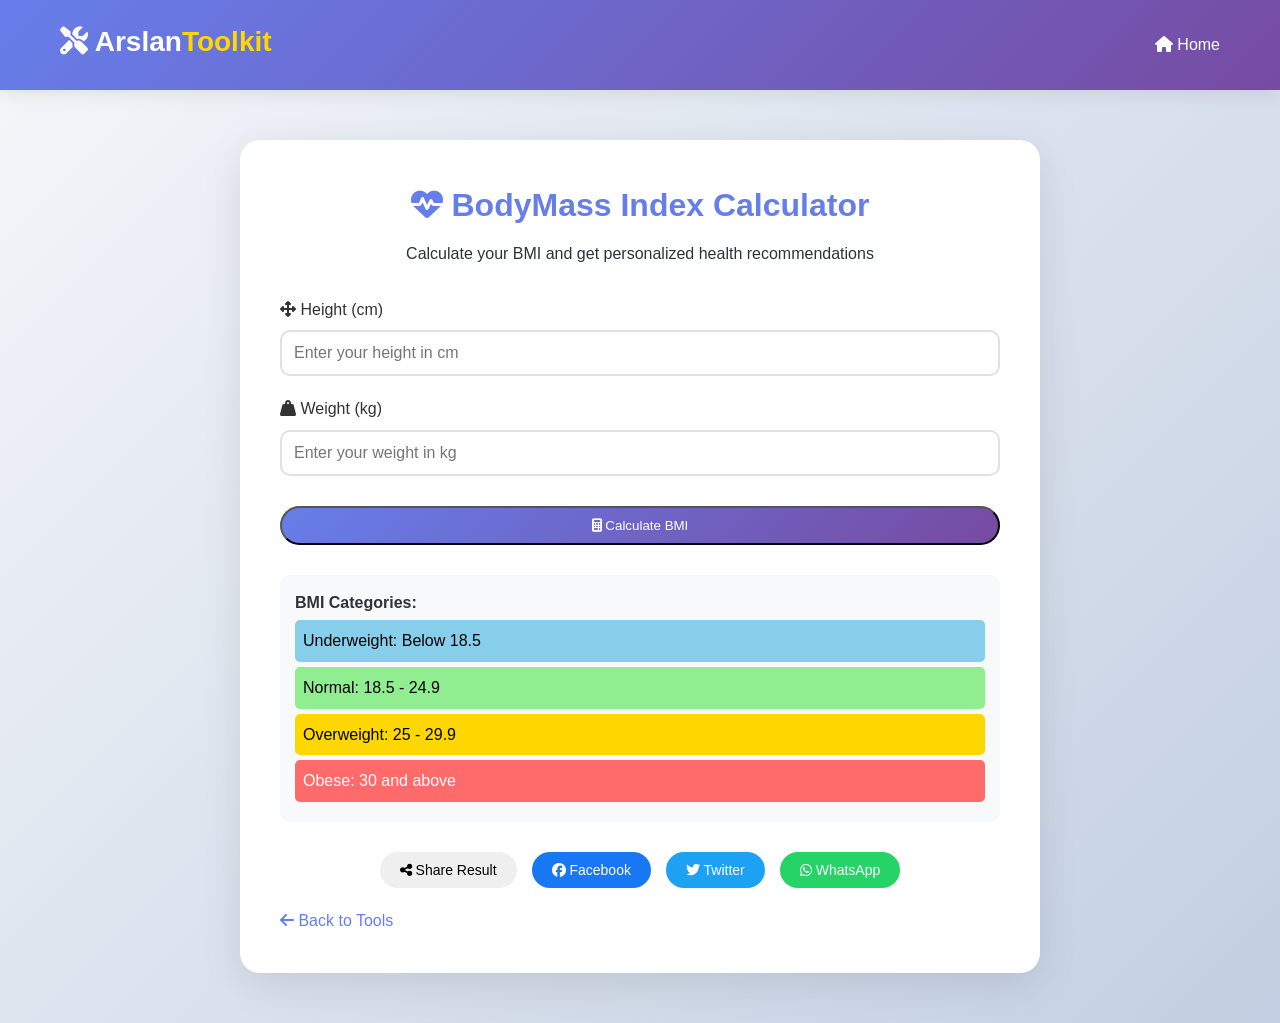
==== bmi-calculator.html @ 204c71b9 "Rename bmi-calculator.htm to bmi-calculator.html" ====
<!DOCTYPE html>
<html lang="en">
<head>
    <meta charset="UTF-8">
    <meta name="viewport" content="width=device-width, initial-scale=1.0">
    <meta name="description" content="Calculate your Body Mass Index instantly with health insights. Free BMI calculator by Mr. Arslan.">
    <title>BodyMass Index | BMI Calculator by Mr. Arslan</title>
    <link rel="stylesheet" href="style.css">
    <link rel="stylesheet" href="https://cdnjs.cloudflare.com/ajax/libs/font-awesome/6.4.0/css/all.min.css">
    <style>
        .bmi-scale {
            margin-top: 20px;
            padding: 15px;
            background: #f8f9fa;
            border-radius: 10px;
        }
        .bmi-category {
            padding: 8px;
            margin: 5px 0;
            border-radius: 5px;
        }
        .underweight { background: #87CEEB; color: #000; }
        .normal { background: #90EE90; color: #000; }
        .overweight { background: #FFD700; color: #000; }
        .obese { background: #FF6B6B; color: #fff; }
    </style>
</head>
<body>
    <header class="header">
        <div class="container">
            <div class="logo">
                <h1><i class="fas fa-tools"></i> Arslan<span>Toolkit</span></h1>
            </div>
            <nav>
                <ul>
                    <li><a href="index.html"><i class="fas fa-home"></i> Home</a></li>
                </ul>
            </nav>
        </div>
    </header>

    <div class="tool-container">
        <div class="tool-header">
            <h2><i class="fas fa-heartbeat"></i> BodyMass Index Calculator</h2>
            <p>Calculate your BMI and get personalized health recommendations</p>
        </div>

        <div class="input-group">
            <label><i class="fas fa-arrows-alt"></i> Height (cm)</label>
            <input type="number" id="height" placeholder="Enter your height in cm">
        </div>

        <div class="input-group">
            <label><i class="fas fa-weight-hanging"></i> Weight (kg)</label>
            <input type="number" id="weight" placeholder="Enter your weight in kg">
        </div>

        <button onclick="calculateBMI()" class="tool-btn" style="width: 100%; margin: 10px 0;">
            <i class="fas fa-calculator"></i> Calculate BMI
        </button>

        <div id="result" class="result-box" style="display: none;">
            <h3 id="bmiValue"></h3>
            <p id="bmiCategory"></p>
            <p id="bmiAdvice"></p>
        </div>

        <div class="bmi-scale">
            <h4>BMI Categories:</h4>
            <div class="bmi-category underweight">Underweight: Below 18.5</div>
            <div class="bmi-category normal">Normal: 18.5 - 24.9</div>
            <div class="bmi-category overweight">Overweight: 25 - 29.9</div>
            <div class="bmi-category obese">Obese: 30 and above</div>
        </div>

        <div class="share-buttons">
            <button onclick="shareResult()" class="share-btn"><i class="fas fa-share-alt"></i> Share Result</button>
            <button onclick="shareOnFacebook(window.location.href, 'Check my BMI result!')" class="share-btn facebook"><i class="fab fa-facebook"></i> Facebook</button>
            <button onclick="shareOnTwitter(window.location.href, 'Check my BMI result!')" class="share-btn twitter"><i class="fab fa-twitter"></i> Twitter</button>
            <button onclick="shareOnWhatsapp(window.location.href, 'Check my BMI result!')" class="share-btn whatsapp"><i class="fab fa-whatsapp"></i> WhatsApp</button>
        </div>

        <a href="index.html" class="back-btn"><i class="fas fa-arrow-left"></i> Back to Tools</a>
    </div>

    <script>
        function calculateBMI() {
            let height = document.getElementById('height').value;
            let weight = document.getElementById('weight').value;
            
            if (height && weight) {
                let bmi = weight / ((height/100) ** 2);
                bmi = bmi.toFixed(1);
                
                let category = '';
                let advice = '';
                let color = '';
                
                if (bmi < 18.5) {
                    category = 'Underweight';
                    advice = '💪 Consider gaining weight through healthy nutrition and exercise.';
                    color = '#87CEEB';
                } else if (bmi >= 18.5 && bmi <= 24.9) {
                    category = 'Normal Weight';
                    advice = '🎉 Great! Maintain your healthy lifestyle!';
                    color = '#90EE90';
                } else if (bmi >= 25 && bmi <= 29.9) {
                    category = 'Overweight';
                    advice = '🏃‍♂️ Focus on balanced diet and regular exercise.';
                    color = '#FFD700';
                } else {
                    category = 'Obese';
                    advice = '⚠️ Consult a doctor for a personalized health plan.';
                    color = '#FF6B6B';
                }
                
                document.getElementById('bmiValue').innerHTML = `BMI: ${bmi}`;
                document.getElementById('bmiCategory').innerHTML = `<strong>Category:</strong> ${category}`;
                document.getElementById('bmiAdvice').innerHTML = advice;
                document.getElementById('result').style.display = 'block';
                document.getElementById('result').style.background = color;
            } else {
                alert('Please enter both height and weight');
            }
        }
        
        function shareResult() {
            let bmi = document.getElementById('bmiValue').innerHTML;
            let category = document.getElementById('bmiCategory').innerHTML;
            alert(`Share this result:\n${bmi}\n${category}\nvia social media buttons above!`);
        }
    </script>
    <script src="script.js"></script>
</body>
</html>
---- style.css ----
* {
    margin: 0;
    padding: 0;
    box-sizing: border-box;
}

body {
    font-family: 'Segoe UI', Tahoma, Geneva, Verdana, sans-serif;
    line-height: 1.6;
    color: #2d3436;
    background: linear-gradient(135deg, #f5f7fa 0%, #c3cfe2 100%);
}

.container {
    max-width: 1200px;
    margin: 0 auto;
    padding: 0 20px;
}

/* Header */
.header {
    background: linear-gradient(135deg, #667eea 0%, #764ba2 100%);
    color: white;
    padding: 20px 0;
    position: sticky;
    top: 0;
    z-index: 1000;
    box-shadow: 0 2px 20px rgba(0,0,0,0.1);
}

.header .container {
    display: flex;
    justify-content: space-between;
    align-items: center;
    flex-wrap: wrap;
}

.logo h1 {
    font-size: 28px;
    margin-bottom: 5px;
}

.logo span {
    color: #ffd700;
}

.tagline {
    font-size: 12px;
    opacity: 0.9;
}

nav ul {
    display: flex;
    list-style: none;
    gap: 30px;
}

nav ul li a {
    color: white;
    text-decoration: none;
    transition: all 0.3s;
    font-weight: 500;
}

nav ul li a:hover,
nav ul li a.active {
    color: #ffd700;
}

/* Hero Section */
.hero {
    background: linear-gradient(135deg, #667eea 0%, #764ba2 100%);
    color: white;
    padding: 80px 0;
    text-align: center;
}

.hero-content h2 {
    font-size: 48px;
    margin-bottom: 20px;
}

.highlight {
    color: #ffd700;
}

.creator-badge {
    background: rgba(255,255,255,0.2);
    display: inline-block;
    padding: 10px 20px;
    border-radius: 50px;
    margin: 20px 0;
    font-size: 14px;
}

.cta-btn {
    display: inline-block;
    background: #ffd700;
    color: #667eea;
    padding: 12px 30px;
    border-radius: 50px;
    text-decoration: none;
    font-weight: bold;
    margin-top: 20px;
    transition: all 0.3s;
}

.cta-btn:hover {
    transform: translateY(-3px);
    box-shadow: 0 10px 20px rgba(0,0,0,0.2);
}

/* Tools Section */
.tools-section {
    padding: 80px 0;
}

.section-title {
    text-align: center;
    margin-bottom: 50px;
}

.section-title h2 {
    font-size: 36px;
    color: #667eea;
    margin-bottom: 10px;
}

.tools-grid {
    display: grid;
    grid-template-columns: repeat(auto-fit, minmax(300px, 1fr));
    gap: 30px;
}

.tool-card {
    background: white;
    border-radius: 20px;
    padding: 30px;
    text-align: center;
    transition: all 0.3s;
    box-shadow: 0 5px 20px rgba(0,0,0,0.1);
}

.tool-card:hover {
    transform: translateY(-10px);
    box-shadow: 0 15px 40px rgba(0,0,0,0.15);
}

.tool-icon {
    width: 80px;
    height: 80px;
    background: linear-gradient(135deg, #667eea 0%, #764ba2 100%);
    border-radius: 50%;
    display: flex;
    align-items: center;
    justify-content: center;
    margin: 0 auto 20px;
}

.tool-icon i {
    font-size: 40px;
    color: white;
}

.tool-card h3 {
    font-size: 24px;
    margin-bottom: 15px;
    color: #333;
}

.tool-desc {
    color: #666;
    margin-bottom: 20px;
}

.tool-features {
    display: flex;
    justify-content: center;
    gap: 15px;
    margin-bottom: 25px;
}

.tool-features span {
    font-size: 12px;
    background: #f0f0f0;
    padding: 5px 10px;
    border-radius: 20px;
    color: #667eea;
}

.tool-btn {
    display: inline-block;
    background: linear-gradient(135deg, #667eea 0%, #764ba2 100%);
    color: white;
    padding: 10px 25px;
    border-radius: 25px;
    text-decoration: none;
    transition: all 0.3s;
}

.tool-btn:hover {
    transform: scale(1.05);
}

/* About Section */
.about-section {
    background: white;
    padding: 80px 0;
}

.about-content {
    display: grid;
    grid-template-columns: 1fr 1fr;
    gap: 50px;
    align-items: center;
}

.about-text h2 {
    font-size: 32px;
    color: #667eea;
    margin-bottom: 20px;
}

.about-text p {
    margin-bottom: 20px;
    color: #666;
}

.skills {
    display: flex;
    gap: 15px;
    flex-wrap: wrap;
    margin-top: 20px;
}

.skills span {
    background: linear-gradient(135deg, #667eea 0%, #764ba2 100%);
    color: white;
    padding: 5px 15px;
    border-radius: 20px;
    font-size: 14px;
}

.about-stats {
    display: grid;
    grid-template-columns: repeat(3, 1fr);
    gap: 30px;
    text-align: center;
}

.stat i {
    font-size: 40px;
    color: #667eea;
    margin-bottom: 10px;
}

.stat h3 {
    font-size: 28px;
    color: #333;
}

/* Footer */
.footer {
    background: #2d3436;
    color: white;
    padding: 50px 0 20px;
}

.footer-content {
    display: grid;
    grid-template-columns: repeat(auto-fit, minmax(250px, 1fr));
    gap: 40px;
    margin-bottom: 40px;
}

.footer-logo h3 {
    font-size: 24px;
    margin-bottom: 10px;
}

.footer-links ul {
    list-style: none;
}

.footer-links ul li {
    margin-bottom: 10px;
}

.footer-links ul li a {
    color: white;
    text-decoration: none;
    transition: color 0.3s;
}

.footer-links ul li a:hover {
    color: #ffd700;
}

.social-icons {
    display: flex;
    gap: 15px;
}

.social-icons a {
    color: white;
    font-size: 24px;
    transition: color 0.3s;
}

.social-icons a:hover {
    color: #ffd700;
}

.footer-bottom {
    text-align: center;
    padding-top: 20px;
    border-top: 1px solid rgba(255,255,255,0.1);
}

/* Responsive Design */
@media (max-width: 768px) {
    .header .container {
        flex-direction: column;
        text-align: center;
        gap: 15px;
    }
    
    nav ul {
        gap: 20px;
    }
    
    .hero-content h2 {
        font-size: 32px;
    }
    
    .about-content {
        grid-template-columns: 1fr;
        text-align: center;
    }
    
    .skills {
        justify-content: center;
    }
    
    .tools-grid {
        grid-template-columns: 1fr;
    }
}

/* Tool Page Styles */
.tool-container {
    max-width: 800px;
    margin: 50px auto;
    background: white;
    border-radius: 20px;
    padding: 40px;
    box-shadow: 0 10px 40px rgba(0,0,0,0.1);
}

.tool-header {
    text-align: center;
    margin-bottom: 30px;
}

.tool-header h2 {
    color: #667eea;
    font-size: 32px;
    margin-bottom: 10px;
}

.input-group {
    margin-bottom: 20px;
}

.input-group label {
    display: block;
    margin-bottom: 8px;
    font-weight: 500;
    color: #333;
}

.input-group input,
.input-group select {
    width: 100%;
    padding: 12px;
    border: 2px solid #e0e0e0;
    border-radius: 10px;
    font-size: 16px;
    transition: border-color 0.3s;
}

.input-group input:focus,
.input-group select:focus {
    outline: none;
    border-color: #667eea;
}

.result-box {
    background: linear-gradient(135deg, #667eea 0%, #764ba2 100%);
    color: white;
    padding: 20px;
    border-radius: 10px;
    text-align: center;
    margin: 20px 0;
}

.result-box h3 {
    font-size: 36px;
    margin-bottom: 10px;
}

.share-buttons {
    display: flex;
    justify-content: center;
    gap: 15px;
    margin-top: 30px;
}

.share-btn {
    padding: 10px 20px;
    border: none;
    border-radius: 25px;
    cursor: pointer;
    font-size: 14px;
    transition: all 0.3s;
}

.share-btn:hover {
    transform: translateY(-2px);
}

.share-btn.facebook {
    background: #1877f2;
    color: white;
}

.share-btn.twitter {
    background: #1da1f2;
    color: white;
}

.share-btn.whatsapp {
    background: #25d366;
    color: white;
}

.back-btn {
    display: inline-block;
    margin-top: 20px;
    color: #667eea;
    text-decoration: none;
}
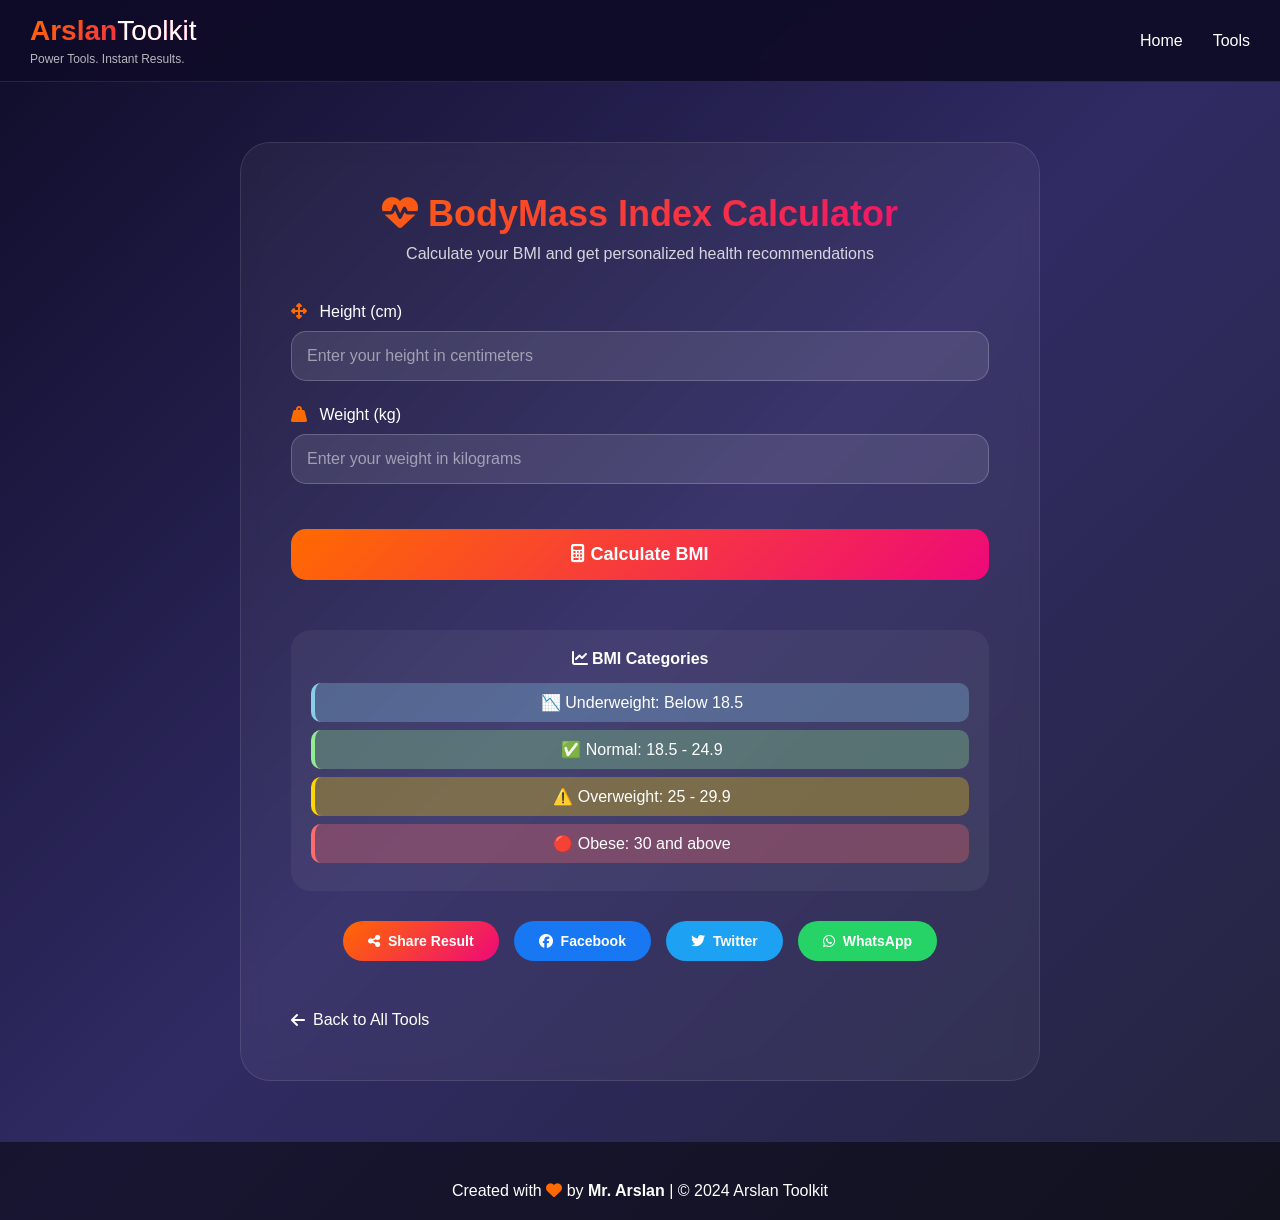
==== commit 0900b1d5: "Update bmi-calculator.html" ====
--- a/bmi-calculator.html
+++ b/bmi-calculator.html
@@ -3,42 +3,321 @@
 <head>
     <meta charset="UTF-8">
     <meta name="viewport" content="width=device-width, initial-scale=1.0">
-    <meta name="description" content="Calculate your Body Mass Index instantly with health insights. Free BMI calculator by Mr. Arslan.">
-    <title>BodyMass Index | BMI Calculator by Mr. Arslan</title>
-    <link rel="stylesheet" href="style.css">
+    <meta name="description" content="Free BMI Calculator - Calculate your Body Mass Index instantly with health insights and personalized recommendations by Mr. Arslan">
+    <meta name="keywords" content="BMI calculator, body mass index, health calculator, weight calculator, free BMI tool">
+    <meta name="author" content="Mr. Arslan">
+    <title>BMI Calculator | Body Mass Index Tool by Mr. Arslan</title>
     <link rel="stylesheet" href="https://cdnjs.cloudflare.com/ajax/libs/font-awesome/6.4.0/css/all.min.css">
     <style>
+        * {
+            margin: 0;
+            padding: 0;
+            box-sizing: border-box;
+        }
+
+        body {
+            font-family: 'Poppins', 'Segoe UI', Tahoma, Geneva, Verdana, sans-serif;
+            background: linear-gradient(135deg, #0f0c29 0%, #302b63 50%, #24243e 100%);
+            min-height: 100vh;
+            color: #fff;
+        }
+
+        /* Header */
+        .header {
+            background: rgba(15, 12, 41, 0.95);
+            backdrop-filter: blur(10px);
+            position: sticky;
+            top: 0;
+            z-index: 1000;
+            border-bottom: 1px solid rgba(255,255,255,0.1);
+            padding: 15px 0;
+        }
+
+        .container {
+            max-width: 1300px;
+            margin: 0 auto;
+            padding: 0 30px;
+        }
+
+        .header .container {
+            display: flex;
+            justify-content: space-between;
+            align-items: center;
+            flex-wrap: wrap;
+            gap: 20px;
+        }
+
+        .logo h1 {
+            font-size: 28px;
+            background: linear-gradient(135deg, #ff6a00, #ee0979);
+            -webkit-background-clip: text;
+            -webkit-text-fill-color: transparent;
+            background-clip: text;
+        }
+
+        .logo span {
+            background: none;
+            -webkit-text-fill-color: #fff;
+            font-weight: 300;
+        }
+
+        .tagline {
+            font-size: 12px;
+            opacity: 0.7;
+            margin-top: 5px;
+        }
+
+        nav ul {
+            display: flex;
+            list-style: none;
+            gap: 30px;
+        }
+
+        nav ul li a {
+            color: #fff;
+            text-decoration: none;
+            transition: all 0.3s;
+            font-weight: 500;
+        }
+
+        nav ul li a:hover {
+            color: #ff6a00;
+        }
+
+        /* Tool Container */
+        .tool-container {
+            max-width: 800px;
+            margin: 60px auto;
+            background: rgba(255,255,255,0.05);
+            backdrop-filter: blur(10px);
+            border-radius: 30px;
+            padding: 50px;
+            border: 1px solid rgba(255,255,255,0.1);
+            transition: transform 0.3s;
+        }
+
+        .tool-container:hover {
+            transform: translateY(-5px);
+            border-color: rgba(255,106,0,0.5);
+        }
+
+        .tool-header {
+            text-align: center;
+            margin-bottom: 40px;
+        }
+
+        .tool-header h2 {
+            font-size: 36px;
+            margin-bottom: 10px;
+            background: linear-gradient(135deg, #ff6a00, #ee0979);
+            -webkit-background-clip: text;
+            -webkit-text-fill-color: transparent;
+        }
+
+        .tool-header p {
+            opacity: 0.8;
+        }
+
+        .input-group {
+            margin-bottom: 25px;
+        }
+
+        .input-group label {
+            display: block;
+            margin-bottom: 10px;
+            font-weight: 500;
+            font-size: 16px;
+        }
+
+        .input-group label i {
+            color: #ff6a00;
+            margin-right: 8px;
+        }
+
+        .input-group input {
+            width: 100%;
+            padding: 15px;
+            background: rgba(255,255,255,0.1);
+            border: 1px solid rgba(255,255,255,0.2);
+            border-radius: 15px;
+            font-size: 16px;
+            color: white;
+            transition: all 0.3s;
+        }
+
+        .input-group input:focus {
+            outline: none;
+            border-color: #ff6a00;
+            background: rgba(255,255,255,0.15);
+        }
+
+        .input-group input::placeholder {
+            color: rgba(255,255,255,0.5);
+        }
+
+        .calculate-btn {
+            width: 100%;
+            padding: 15px;
+            background: linear-gradient(135deg, #ff6a00, #ee0979);
+            border: none;
+            border-radius: 15px;
+            color: white;
+            font-size: 18px;
+            font-weight: 600;
+            cursor: pointer;
+            transition: all 0.3s;
+            margin: 20px 0;
+        }
+
+        .calculate-btn:hover {
+            transform: scale(1.02);
+            box-shadow: 0 5px 20px rgba(238,9,121,0.4);
+        }
+
+        .result-box {
+            background: linear-gradient(135deg, rgba(255,106,0,0.2), rgba(238,9,121,0.2));
+            border-radius: 20px;
+            padding: 30px;
+            text-align: center;
+            margin: 20px 0;
+            border: 1px solid rgba(255,255,255,0.2);
+            display: none;
+        }
+
+        .result-box h3 {
+            font-size: 48px;
+            margin-bottom: 15px;
+        }
+
+        .result-box p {
+            font-size: 18px;
+            margin: 10px 0;
+        }
+
         .bmi-scale {
+            margin-top: 30px;
+            padding: 20px;
+            background: rgba(255,255,255,0.05);
+            border-radius: 20px;
+        }
+
+        .bmi-scale h4 {
+            margin-bottom: 15px;
+            text-align: center;
+        }
+
+        .bmi-category {
+            padding: 10px;
+            margin: 8px 0;
+            border-radius: 10px;
+            text-align: center;
+            font-weight: 500;
+        }
+
+        .underweight { background: rgba(135,206,235,0.3); border-left: 4px solid #87CEEB; }
+        .normal { background: rgba(144,238,144,0.3); border-left: 4px solid #90EE90; }
+        .overweight { background: rgba(255,215,0,0.3); border-left: 4px solid #FFD700; }
+        .obese { background: rgba(255,107,107,0.3); border-left: 4px solid #FF6B6B; }
+
+        .share-buttons {
+            display: flex;
+            justify-content: center;
+            gap: 15px;
+            margin: 30px 0;
+            flex-wrap: wrap;
+        }
+
+        .share-btn {
+            padding: 12px 25px;
+            border: none;
+            border-radius: 50px;
+            cursor: pointer;
+            font-size: 14px;
+            font-weight: 600;
+            transition: all 0.3s;
+            display: inline-flex;
+            align-items: center;
+            gap: 8px;
+        }
+
+        .share-btn:hover {
+            transform: translateY(-3px);
+        }
+
+        .share-btn.facebook { background: #1877f2; color: white; }
+        .share-btn.twitter { background: #1da1f2; color: white; }
+        .share-btn.whatsapp { background: #25d366; color: white; }
+        .share-btn.copy { background: linear-gradient(135deg, #ff6a00, #ee0979); color: white; }
+
+        .back-btn {
+            display: inline-flex;
+            align-items: center;
+            gap: 8px;
+            color: white;
+            text-decoration: none;
             margin-top: 20px;
-            padding: 15px;
-            background: #f8f9fa;
-            border-radius: 10px;
-        }
-        .bmi-category {
-            padding: 8px;
-            margin: 5px 0;
-            border-radius: 5px;
-        }
-        .underweight { background: #87CEEB; color: #000; }
-        .normal { background: #90EE90; color: #000; }
-        .overweight { background: #FFD700; color: #000; }
-        .obese { background: #FF6B6B; color: #fff; }
+            transition: all 0.3s;
+        }
+
+        .back-btn:hover {
+            color: #ff6a00;
+            transform: translateX(-5px);
+        }
+
+        /* Footer */
+        .footer {
+            background: rgba(0,0,0,0.5);
+            padding: 40px 0 20px;
+            margin-top: 60px;
+            border-top: 1px solid rgba(255,255,255,0.1);
+            text-align: center;
+        }
+
+        @media (max-width: 768px) {
+            .tool-container {
+                margin: 30px 20px;
+                padding: 30px 20px;
+            }
+            
+            .tool-header h2 {
+                font-size: 28px;
+            }
+            
+            .share-buttons {
+                gap: 10px;
+            }
+            
+            .share-btn {
+                padding: 8px 15px;
+                font-size: 12px;
+            }
+            
+            .header .container {
+                flex-direction: column;
+                text-align: center;
+            }
+        }
     </style>
 </head>
 <body>
+
+    <!-- Header -->
     <header class="header">
         <div class="container">
             <div class="logo">
-                <h1><i class="fas fa-tools"></i> Arslan<span>Toolkit</span></h1>
+                <h1>Arslan<span>Toolkit</span></h1>
+                <div class="tagline">Power Tools. Instant Results.</div>
             </div>
             <nav>
                 <ul>
-                    <li><a href="index.html"><i class="fas fa-home"></i> Home</a></li>
+                    <li><a href="index.html">Home</a></li>
+                    <li><a href="index.html#tools">Tools</a></li>
                 </ul>
             </nav>
         </div>
     </header>
 
+    <!-- BMI Calculator Main Content -->
     <div class="tool-container">
         <div class="tool-header">
             <h2><i class="fas fa-heartbeat"></i> BodyMass Index Calculator</h2>
@@ -47,89 +326,132 @@
 
         <div class="input-group">
             <label><i class="fas fa-arrows-alt"></i> Height (cm)</label>
-            <input type="number" id="height" placeholder="Enter your height in cm">
+            <input type="number" id="height" placeholder="Enter your height in centimeters">
         </div>
 
         <div class="input-group">
             <label><i class="fas fa-weight-hanging"></i> Weight (kg)</label>
-            <input type="number" id="weight" placeholder="Enter your weight in kg">
-        </div>
-
-        <button onclick="calculateBMI()" class="tool-btn" style="width: 100%; margin: 10px 0;">
+            <input type="number" id="weight" placeholder="Enter your weight in kilograms">
+        </div>
+
+        <button class="calculate-btn" onclick="calculateBMI()">
             <i class="fas fa-calculator"></i> Calculate BMI
         </button>
 
-        <div id="result" class="result-box" style="display: none;">
+        <div id="result" class="result-box">
             <h3 id="bmiValue"></h3>
             <p id="bmiCategory"></p>
             <p id="bmiAdvice"></p>
         </div>
 
         <div class="bmi-scale">
-            <h4>BMI Categories:</h4>
-            <div class="bmi-category underweight">Underweight: Below 18.5</div>
-            <div class="bmi-category normal">Normal: 18.5 - 24.9</div>
-            <div class="bmi-category overweight">Overweight: 25 - 29.9</div>
-            <div class="bmi-category obese">Obese: 30 and above</div>
+            <h4><i class="fas fa-chart-line"></i> BMI Categories</h4>
+            <div class="bmi-category underweight">📉 Underweight: Below 18.5</div>
+            <div class="bmi-category normal">✅ Normal: 18.5 - 24.9</div>
+            <div class="bmi-category overweight">⚠️ Overweight: 25 - 29.9</div>
+            <div class="bmi-category obese">🔴 Obese: 30 and above</div>
         </div>
 
         <div class="share-buttons">
-            <button onclick="shareResult()" class="share-btn"><i class="fas fa-share-alt"></i> Share Result</button>
-            <button onclick="shareOnFacebook(window.location.href, 'Check my BMI result!')" class="share-btn facebook"><i class="fab fa-facebook"></i> Facebook</button>
-            <button onclick="shareOnTwitter(window.location.href, 'Check my BMI result!')" class="share-btn twitter"><i class="fab fa-twitter"></i> Twitter</button>
-            <button onclick="shareOnWhatsapp(window.location.href, 'Check my BMI result!')" class="share-btn whatsapp"><i class="fab fa-whatsapp"></i> WhatsApp</button>
-        </div>
-
-        <a href="index.html" class="back-btn"><i class="fas fa-arrow-left"></i> Back to Tools</a>
+            <button onclick="shareResult()" class="share-btn copy"><i class="fas fa-share-alt"></i> Share Result</button>
+            <button onclick="shareOnFacebook()" class="share-btn facebook"><i class="fab fa-facebook"></i> Facebook</button>
+            <button onclick="shareOnTwitter()" class="share-btn twitter"><i class="fab fa-twitter"></i> Twitter</button>
+            <button onclick="shareOnWhatsapp()" class="share-btn whatsapp"><i class="fab fa-whatsapp"></i> WhatsApp</button>
+        </div>
+
+        <a href="index.html" class="back-btn"><i class="fas fa-arrow-left"></i> Back to All Tools</a>
     </div>
+
+    <!-- Footer -->
+    <footer class="footer">
+        <div class="container">
+            <p>Created with <i class="fas fa-heart" style="color: #ff6a00;"></i> by <strong>Mr. Arslan</strong> | © 2024 Arslan Toolkit</p>
+        </div>
+    </footer>
 
     <script>
         function calculateBMI() {
             let height = document.getElementById('height').value;
             let weight = document.getElementById('weight').value;
             
-            if (height && weight) {
+            if (height && weight && height > 0 && weight > 0) {
                 let bmi = weight / ((height/100) ** 2);
                 bmi = bmi.toFixed(1);
                 
                 let category = '';
                 let advice = '';
-                let color = '';
+                let bgColor = '';
                 
                 if (bmi < 18.5) {
                     category = 'Underweight';
-                    advice = '💪 Consider gaining weight through healthy nutrition and exercise.';
-                    color = '#87CEEB';
+                    advice = '💪 Consider gaining weight through healthy nutrition and regular exercise. Consult a nutritionist for a personalized plan.';
+                    bgColor = 'rgba(135,206,235,0.3)';
                 } else if (bmi >= 18.5 && bmi <= 24.9) {
                     category = 'Normal Weight';
-                    advice = '🎉 Great! Maintain your healthy lifestyle!';
-                    color = '#90EE90';
+                    advice = '🎉 Excellent! You have a healthy weight. Maintain your lifestyle with balanced diet and regular exercise.';
+                    bgColor = 'rgba(144,238,144,0.3)';
                 } else if (bmi >= 25 && bmi <= 29.9) {
                     category = 'Overweight';
-                    advice = '🏃‍♂️ Focus on balanced diet and regular exercise.';
-                    color = '#FFD700';
+                    advice = '🏃‍♂️ Focus on balanced diet and regular physical activity. Small changes can make a big difference!';
+                    bgColor = 'rgba(255,215,0,0.3)';
                 } else {
                     category = 'Obese';
-                    advice = '⚠️ Consult a doctor for a personalized health plan.';
-                    color = '#FF6B6B';
+                    advice = '⚠️ For your health, consider consulting a doctor or nutritionist. Start with small lifestyle changes and regular exercise.';
+                    bgColor = 'rgba(255,107,107,0.3)';
                 }
                 
                 document.getElementById('bmiValue').innerHTML = `BMI: ${bmi}`;
                 document.getElementById('bmiCategory').innerHTML = `<strong>Category:</strong> ${category}`;
                 document.getElementById('bmiAdvice').innerHTML = advice;
-                document.getElementById('result').style.display = 'block';
-                document.getElementById('result').style.background = color;
+                const resultBox = document.getElementById('result');
+                resultBox.style.display = 'block';
+                resultBox.style.background = bgColor;
+                
+                // Store result for sharing
+                window.currentBMIResult = `My BMI is ${bmi} (${category}). ${advice}`;
             } else {
-                alert('Please enter both height and weight');
+                alert('⚠️ Please enter valid height and weight (positive numbers only)');
             }
         }
         
         function shareResult() {
-            let bmi = document.getElementById('bmiValue').innerHTML;
-            let category = document.getElementById('bmiCategory').innerHTML;
-            alert(`Share this result:\n${bmi}\n${category}\nvia social media buttons above!`);
-        }
+            if (window.currentBMIResult) {
+                alert(`📊 Your BMI Result:\n\n${window.currentBMIResult}\n\nClick on social media buttons above to share!`);
+            } else {
+                alert('Please calculate your BMI first!');
+            }
+        }
+        
+        function shareOnFacebook() {
+            if (window.currentBMIResult) {
+                window.open(`https://www.facebook.com/sharer/sharer.php?u=${encodeURIComponent(window.location.href)}&quote=${encodeURIComponent(window.currentBMIResult)}`, '_blank', 'width=600,height=400');
+            } else {
+                alert('Please calculate your BMI first!');
+            }
+        }
+        
+        function shareOnTwitter() {
+            if (window.currentBMIResult) {
+                window.open(`https://twitter.com/intent/tweet?text=${encodeURIComponent(window.currentBMIResult + ' Check it out: ')}&url=${encodeURIComponent(window.location.href)}`, '_blank', 'width=600,height=400');
+            } else {
+                alert('Please calculate your BMI first!');
+            }
+        }
+        
+        function shareOnWhatsapp() {
+            if (window.currentBMIResult) {
+                window.open(`https://wa.me/?text=${encodeURIComponent(window.currentBMIResult + ' ' + window.location.href)}`, '_blank');
+            } else {
+                alert('Please calculate your BMI first!');
+            }
+        }
+        
+        // Enter key press to calculate
+        document.addEventListener('keypress', function(event) {
+            if (event.key === 'Enter') {
+                calculateBMI();
+            }
+        });
     </script>
-    <script src="script.js"></script>
 </body>
 </html>
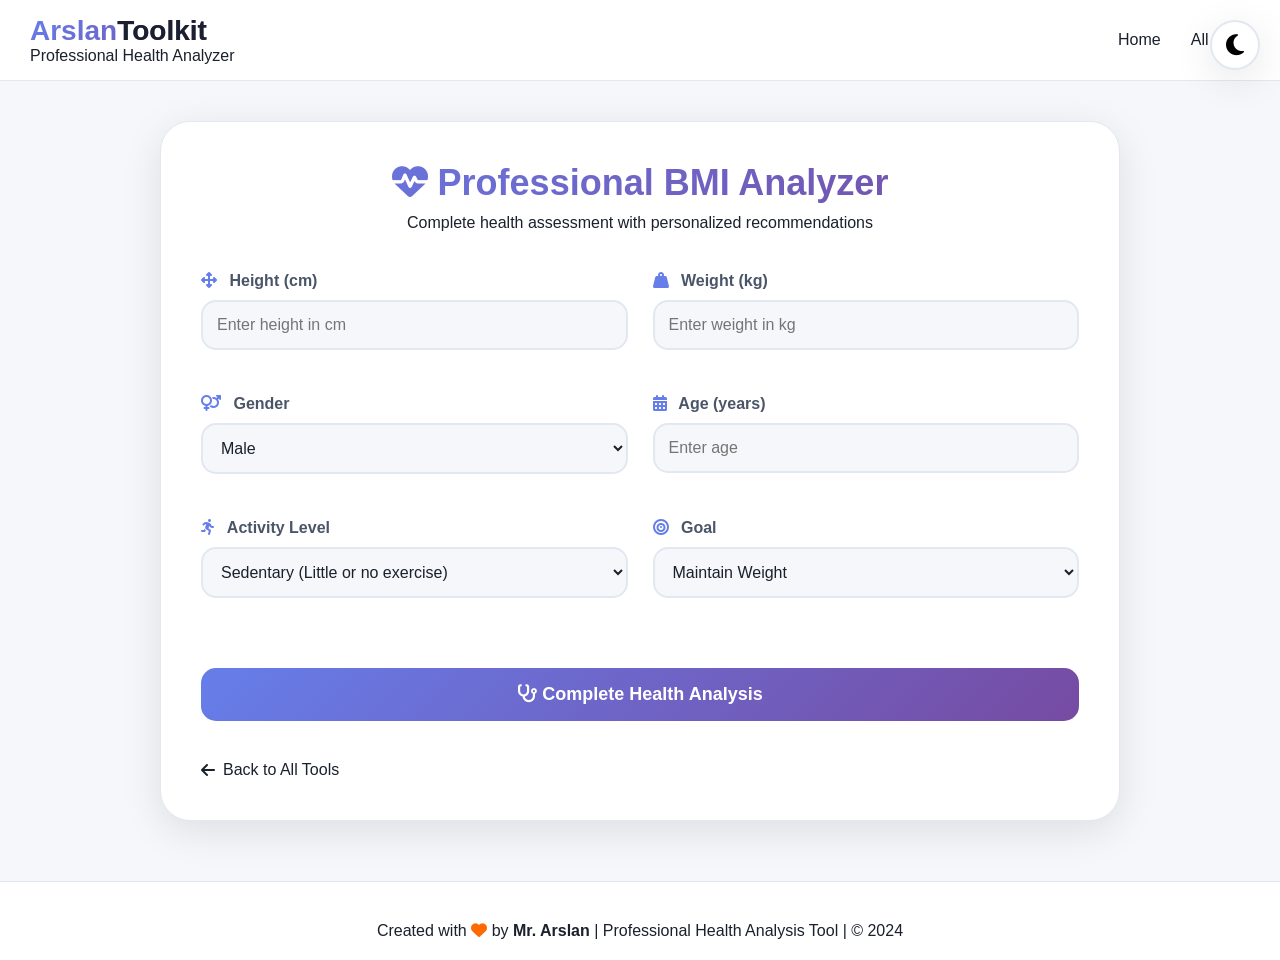
==== commit 2d1ccd96: "Update bmi-calculator.html" ====
--- a/bmi-calculator.html
+++ b/bmi-calculator.html
@@ -3,33 +3,88 @@
 <head>
     <meta charset="UTF-8">
     <meta name="viewport" content="width=device-width, initial-scale=1.0">
-    <meta name="description" content="Free BMI Calculator - Calculate your Body Mass Index instantly with health insights and personalized recommendations by Mr. Arslan">
-    <meta name="keywords" content="BMI calculator, body mass index, health calculator, weight calculator, free BMI tool">
+    <meta name="description" content="Professional BMI Calculator with detailed health analysis, BMR, ideal weight, diet recommendations, and personalized fitness plan. Get accurate health insights instantly.">
+    <meta name="keywords" content="BMI calculator, body mass index, health analyzer, BMR calculator, ideal weight, fitness planner, diet recommendations">
     <meta name="author" content="Mr. Arslan">
-    <title>BMI Calculator | Body Mass Index Tool by Mr. Arslan</title>
+    <title>Pro BMI Analyzer | Complete Health Assessment by Mr. Arslan</title>
     <link rel="stylesheet" href="https://cdnjs.cloudflare.com/ajax/libs/font-awesome/6.4.0/css/all.min.css">
     <style>
         * {
             margin: 0;
             padding: 0;
             box-sizing: border-box;
+            transition: background-color 0.3s, color 0.3s, border-color 0.3s;
+        }
+
+        /* Light Theme (Default) */
+        :root {
+            --bg-primary: #f5f7fa;
+            --bg-secondary: #ffffff;
+            --text-primary: #1a202c;
+            --text-secondary: #4a5568;
+            --card-bg: #ffffff;
+            --border-color: #e2e8f0;
+            --shadow: 0 10px 40px rgba(0,0,0,0.1);
+            --gradient-start: #667eea;
+            --gradient-end: #764ba2;
+            --success: #48bb78;
+            --warning: #ed8936;
+            --danger: #f56565;
+            --info: #4299e1;
+        }
+
+        body.dark {
+            --bg-primary: #0f0c29;
+            --bg-secondary: #1a1a2e;
+            --text-primary: #f7fafc;
+            --text-secondary: #cbd5e0;
+            --card-bg: rgba(255,255,255,0.05);
+            --border-color: rgba(255,255,255,0.1);
+            --shadow: 0 10px 40px rgba(0,0,0,0.3);
         }
 
         body {
             font-family: 'Poppins', 'Segoe UI', Tahoma, Geneva, Verdana, sans-serif;
-            background: linear-gradient(135deg, #0f0c29 0%, #302b63 50%, #24243e 100%);
+            background: var(--bg-primary);
+            color: var(--text-primary);
             min-height: 100vh;
-            color: #fff;
+        }
+
+        /* Theme Toggle Button */
+        .theme-toggle {
+            position: fixed;
+            top: 20px;
+            right: 20px;
+            z-index: 1000;
+        }
+
+        .theme-btn {
+            width: 50px;
+            height: 50px;
+            border-radius: 50%;
+            background: var(--card-bg);
+            border: 2px solid var(--border-color);
+            cursor: pointer;
+            font-size: 24px;
+            display: flex;
+            align-items: center;
+            justify-content: center;
+            transition: all 0.3s;
+            box-shadow: var(--shadow);
+        }
+
+        .theme-btn:hover {
+            transform: scale(1.1);
         }
 
         /* Header */
         .header {
-            background: rgba(15, 12, 41, 0.95);
+            background: var(--bg-secondary);
             backdrop-filter: blur(10px);
             position: sticky;
             top: 0;
-            z-index: 1000;
-            border-bottom: 1px solid rgba(255,255,255,0.1);
+            z-index: 999;
+            border-bottom: 1px solid var(--border-color);
             padding: 15px 0;
         }
 
@@ -49,7 +104,7 @@
 
         .logo h1 {
             font-size: 28px;
-            background: linear-gradient(135deg, #ff6a00, #ee0979);
+            background: linear-gradient(135deg, var(--gradient-start), var(--gradient-end));
             -webkit-background-clip: text;
             -webkit-text-fill-color: transparent;
             background-clip: text;
@@ -57,14 +112,7 @@
 
         .logo span {
             background: none;
-            -webkit-text-fill-color: #fff;
-            font-weight: 300;
-        }
-
-        .tagline {
-            font-size: 12px;
-            opacity: 0.7;
-            margin-top: 5px;
+            -webkit-text-fill-color: var(--text-primary);
         }
 
         nav ul {
@@ -74,31 +122,29 @@
         }
 
         nav ul li a {
-            color: #fff;
+            color: var(--text-primary);
             text-decoration: none;
             transition: all 0.3s;
-            font-weight: 500;
         }
 
         nav ul li a:hover {
-            color: #ff6a00;
-        }
-
-        /* Tool Container */
-        .tool-container {
-            max-width: 800px;
-            margin: 60px auto;
-            background: rgba(255,255,255,0.05);
-            backdrop-filter: blur(10px);
+            color: var(--gradient-start);
+        }
+
+        /* Main Container */
+        .main-container {
+            max-width: 1000px;
+            margin: 40px auto;
+            padding: 0 20px;
+        }
+
+        /* Tool Card */
+        .tool-card {
+            background: var(--card-bg);
             border-radius: 30px;
-            padding: 50px;
-            border: 1px solid rgba(255,255,255,0.1);
-            transition: transform 0.3s;
-        }
-
-        .tool-container:hover {
-            transform: translateY(-5px);
-            border-color: rgba(255,106,0,0.5);
+            padding: 40px;
+            border: 1px solid var(--border-color);
+            box-shadow: var(--shadow);
         }
 
         .tool-header {
@@ -108,57 +154,56 @@
 
         .tool-header h2 {
             font-size: 36px;
-            margin-bottom: 10px;
-            background: linear-gradient(135deg, #ff6a00, #ee0979);
+            background: linear-gradient(135deg, var(--gradient-start), var(--gradient-end));
             -webkit-background-clip: text;
             -webkit-text-fill-color: transparent;
-        }
-
-        .tool-header p {
-            opacity: 0.8;
+            margin-bottom: 10px;
+        }
+
+        /* Input Grid */
+        .input-grid {
+            display: grid;
+            grid-template-columns: 1fr 1fr;
+            gap: 25px;
+            margin-bottom: 30px;
         }
 
         .input-group {
-            margin-bottom: 25px;
+            margin-bottom: 20px;
         }
 
         .input-group label {
             display: block;
             margin-bottom: 10px;
-            font-weight: 500;
-            font-size: 16px;
+            font-weight: 600;
+            color: var(--text-secondary);
         }
 
         .input-group label i {
-            color: #ff6a00;
             margin-right: 8px;
-        }
-
-        .input-group input {
+            color: var(--gradient-start);
+        }
+
+        .input-group input, .input-group select {
             width: 100%;
-            padding: 15px;
-            background: rgba(255,255,255,0.1);
-            border: 1px solid rgba(255,255,255,0.2);
+            padding: 14px;
+            background: var(--bg-primary);
+            border: 2px solid var(--border-color);
             border-radius: 15px;
             font-size: 16px;
-            color: white;
+            color: var(--text-primary);
             transition: all 0.3s;
         }
 
-        .input-group input:focus {
+        .input-group input:focus, .input-group select:focus {
             outline: none;
-            border-color: #ff6a00;
-            background: rgba(255,255,255,0.15);
-        }
-
-        .input-group input::placeholder {
-            color: rgba(255,255,255,0.5);
+            border-color: var(--gradient-start);
         }
 
         .calculate-btn {
             width: 100%;
-            padding: 15px;
-            background: linear-gradient(135deg, #ff6a00, #ee0979);
+            padding: 16px;
+            background: linear-gradient(135deg, var(--gradient-start), var(--gradient-end));
             border: none;
             border-radius: 15px;
             color: white;
@@ -170,55 +215,136 @@
         }
 
         .calculate-btn:hover {
-            transform: scale(1.02);
-            box-shadow: 0 5px 20px rgba(238,9,121,0.4);
-        }
-
-        .result-box {
-            background: linear-gradient(135deg, rgba(255,106,0,0.2), rgba(238,9,121,0.2));
+            transform: translateY(-2px);
+            box-shadow: 0 10px 20px rgba(102,126,234,0.3);
+        }
+
+        /* Results Section */
+        .results-section {
+            margin-top: 30px;
+            display: none;
+        }
+
+        .bmi-card {
+            background: linear-gradient(135deg, var(--gradient-start), var(--gradient-end));
             border-radius: 20px;
             padding: 30px;
             text-align: center;
+            margin-bottom: 30px;
+            color: white;
+        }
+
+        .bmi-value {
+            font-size: 64px;
+            font-weight: bold;
             margin: 20px 0;
-            border: 1px solid rgba(255,255,255,0.2);
-            display: none;
-        }
-
-        .result-box h3 {
-            font-size: 48px;
-            margin-bottom: 15px;
-        }
-
-        .result-box p {
-            font-size: 18px;
-            margin: 10px 0;
-        }
-
-        .bmi-scale {
-            margin-top: 30px;
+        }
+
+        .bmi-category {
+            font-size: 24px;
+            margin-bottom: 10px;
+        }
+
+        /* Progress Bar */
+        .progress-container {
+            margin: 20px 0;
+        }
+
+        .progress-bar {
+            width: 100%;
+            height: 12px;
+            background: rgba(255,255,255,0.3);
+            border-radius: 10px;
+            overflow: hidden;
+        }
+
+        .progress-fill {
+            height: 100%;
+            border-radius: 10px;
+            transition: width 0.5s ease;
+        }
+
+        .progress-labels {
+            display: flex;
+            justify-content: space-between;
+            margin-top: 8px;
+            font-size: 12px;
+        }
+
+        /* Stats Grid */
+        .stats-grid {
+            display: grid;
+            grid-template-columns: repeat(auto-fit, minmax(250px, 1fr));
+            gap: 20px;
+            margin-bottom: 30px;
+        }
+
+        .stat-card {
+            background: var(--bg-primary);
+            border-radius: 15px;
             padding: 20px;
-            background: rgba(255,255,255,0.05);
+            border: 1px solid var(--border-color);
+        }
+
+        .stat-card h4 {
+            color: var(--text-secondary);
+            margin-bottom: 10px;
+            font-size: 14px;
+        }
+
+        .stat-card .value {
+            font-size: 28px;
+            font-weight: bold;
+            color: var(--text-primary);
+        }
+
+        /* Recommendations */
+        .recommendations {
+            background: var(--bg-primary);
             border-radius: 20px;
-        }
-
-        .bmi-scale h4 {
-            margin-bottom: 15px;
-            text-align: center;
-        }
-
-        .bmi-category {
-            padding: 10px;
-            margin: 8px 0;
-            border-radius: 10px;
-            text-align: center;
-            font-weight: 500;
-        }
-
-        .underweight { background: rgba(135,206,235,0.3); border-left: 4px solid #87CEEB; }
-        .normal { background: rgba(144,238,144,0.3); border-left: 4px solid #90EE90; }
-        .overweight { background: rgba(255,215,0,0.3); border-left: 4px solid #FFD700; }
-        .obese { background: rgba(255,107,107,0.3); border-left: 4px solid #FF6B6B; }
-
+            padding: 25px;
+            margin-top: 20px;
+            border: 1px solid var(--border-color);
+        }
+
+        .recommendations h3 {
+            margin-bottom: 20px;
+            color: var(--gradient-start);
+        }
+
+        .rec-item {
+            display: flex;
+            gap: 15px;
+            margin-bottom: 20px;
+            padding: 15px;
+            background: var(--card-bg);
+            border-radius: 15px;
+        }
+
+        .rec-icon {
+            width: 50px;
+            height: 50px;
+            background: linear-gradient(135deg, var(--gradient-start), var(--gradient-end));
+            border-radius: 50%;
+            display: flex;
+            align-items: center;
+            justify-content: center;
+            font-size: 24px;
+            color: white;
+        }
+
+        .rec-content h4 {
+            margin-bottom: 8px;
+            color: var(--text-primary);
+        }
+
+        .rec-content p {
+            color: var(--text-secondary);
+            font-size: 14px;
+            line-height: 1.5;
+        }
+
+        /* Share Buttons */
         .share-buttons {
             display: flex;
             justify-content: center;
@@ -247,211 +373,516 @@
         .share-btn.facebook { background: #1877f2; color: white; }
         .share-btn.twitter { background: #1da1f2; color: white; }
         .share-btn.whatsapp { background: #25d366; color: white; }
-        .share-btn.copy { background: linear-gradient(135deg, #ff6a00, #ee0979); color: white; }
+        .share-btn.copy { background: linear-gradient(135deg, var(--gradient-start), var(--gradient-end)); color: white; }
 
         .back-btn {
             display: inline-flex;
             align-items: center;
             gap: 8px;
-            color: white;
+            color: var(--text-primary);
             text-decoration: none;
             margin-top: 20px;
-            transition: all 0.3s;
-        }
-
-        .back-btn:hover {
-            color: #ff6a00;
-            transform: translateX(-5px);
-        }
-
-        /* Footer */
+        }
+
         .footer {
-            background: rgba(0,0,0,0.5);
+            background: var(--bg-secondary);
             padding: 40px 0 20px;
             margin-top: 60px;
-            border-top: 1px solid rgba(255,255,255,0.1);
+            border-top: 1px solid var(--border-color);
             text-align: center;
         }
 
         @media (max-width: 768px) {
-            .tool-container {
-                margin: 30px 20px;
-                padding: 30px 20px;
-            }
-            
-            .tool-header h2 {
-                font-size: 28px;
-            }
-            
-            .share-buttons {
-                gap: 10px;
-            }
-            
-            .share-btn {
-                padding: 8px 15px;
-                font-size: 12px;
-            }
-            
-            .header .container {
-                flex-direction: column;
-                text-align: center;
+            .input-grid {
+                grid-template-columns: 1fr;
+                gap: 15px;
+            }
+            
+            .tool-card {
+                padding: 25px;
+            }
+            
+            .bmi-value {
+                font-size: 48px;
+            }
+            
+            .stats-grid {
+                grid-template-columns: 1fr;
             }
         }
     </style>
 </head>
 <body>
+
+    <!-- Theme Toggle -->
+    <div class="theme-toggle">
+        <button class="theme-btn" onclick="toggleTheme()">
+            <i class="fas fa-moon"></i>
+        </button>
+    </div>
 
     <!-- Header -->
     <header class="header">
         <div class="container">
             <div class="logo">
                 <h1>Arslan<span>Toolkit</span></h1>
-                <div class="tagline">Power Tools. Instant Results.</div>
+                <div class="tagline">Professional Health Analyzer</div>
             </div>
             <nav>
                 <ul>
                     <li><a href="index.html">Home</a></li>
-                    <li><a href="index.html#tools">Tools</a></li>
+                    <li><a href="index.html#tools">All Tools</a></li>
                 </ul>
             </nav>
         </div>
     </header>
 
-    <!-- BMI Calculator Main Content -->
-    <div class="tool-container">
-        <div class="tool-header">
-            <h2><i class="fas fa-heartbeat"></i> BodyMass Index Calculator</h2>
-            <p>Calculate your BMI and get personalized health recommendations</p>
+    <!-- Main Content -->
+    <div class="main-container">
+        <div class="tool-card">
+            <div class="tool-header">
+                <h2><i class="fas fa-heartbeat"></i> Professional BMI Analyzer</h2>
+                <p>Complete health assessment with personalized recommendations</p>
+            </div>
+
+            <div class="input-grid">
+                <div class="input-group">
+                    <label><i class="fas fa-arrows-alt"></i> Height (cm)</label>
+                    <input type="number" id="height" placeholder="Enter height in cm" step="0.1">
+                </div>
+                <div class="input-group">
+                    <label><i class="fas fa-weight-hanging"></i> Weight (kg)</label>
+                    <input type="number" id="weight" placeholder="Enter weight in kg" step="0.1">
+                </div>
+                <div class="input-group">
+                    <label><i class="fas fa-venus-mars"></i> Gender</label>
+                    <select id="gender">
+                        <option value="male">Male</option>
+                        <option value="female">Female</option>
+                    </select>
+                </div>
+                <div class="input-group">
+                    <label><i class="fas fa-calendar-alt"></i> Age (years)</label>
+                    <input type="number" id="age" placeholder="Enter age" step="1">
+                </div>
+                <div class="input-group">
+                    <label><i class="fas fa-running"></i> Activity Level</label>
+                    <select id="activity">
+                        <option value="1.2">Sedentary (Little or no exercise)</option>
+                        <option value="1.375">Lightly Active (1-3 days/week)</option>
+                        <option value="1.55">Moderately Active (3-5 days/week)</option>
+                        <option value="1.725">Very Active (6-7 days/week)</option>
+                        <option value="1.9">Super Active (Athlete)</option>
+                    </select>
+                </div>
+                <div class="input-group">
+                    <label><i class="fas fa-bullseye"></i> Goal</label>
+                    <select id="goal">
+                        <option value="maintain">Maintain Weight</option>
+                        <option value="lose">Lose Weight</option>
+                        <option value="gain">Gain Weight</option>
+                    </select>
+                </div>
+            </div>
+
+            <button class="calculate-btn" onclick="calculateFullAnalysis()">
+                <i class="fas fa-stethoscope"></i> Complete Health Analysis
+            </button>
+
+            <!-- Results Section -->
+            <div id="results" class="results-section">
+                <!-- BMI Card -->
+                <div class="bmi-card" id="bmiCard">
+                    <h3>Your Body Mass Index</h3>
+                    <div class="bmi-value" id="bmiValue">--</div>
+                    <div class="bmi-category" id="bmiCategory">--</div>
+                    <div class="progress-container">
+                        <div class="progress-bar">
+                            <div class="progress-fill" id="bmiProgress" style="width: 0%;"></div>
+                        </div>
+                        <div class="progress-labels">
+                            <span>Underweight</span>
+                            <span>Normal</span>
+                            <span>Overweight</span>
+                            <span>Obese</span>
+                        </div>
+                    </div>
+                    <p id="bmiDescription" style="margin-top: 15px;"></p>
+                </div>
+
+                <!-- Stats Grid -->
+                <div class="stats-grid">
+                    <div class="stat-card">
+                        <h4><i class="fas fa-weight"></i> Ideal Weight Range</h4>
+                        <div class="value" id="idealWeight">-- kg</div>
+                        <small>For your height</small>
+                    </div>
+                    <div class="stat-card">
+                        <h4><i class="fas fa-fire"></i> BMR (Calories/Day)</h4>
+                        <div class="value" id="bmr">--</div>
+                        <small>Basal Metabolic Rate</small>
+                    </div>
+                    <div class="stat-card">
+                        <h4><i class="fas fa-apple-alt"></i> Daily Calories Need</h4>
+                        <div class="value" id="dailyCalories">--</div>
+                        <small>To reach your goal</small>
+                    </div>
+                    <div class="stat-card">
+                        <h4><i class="fas fa-tint"></i> Daily Water Intake</h4>
+                        <div class="value" id="waterIntake">-- L</div>
+                        <small>Recommended</small>
+                    </div>
+                </div>
+
+                <!-- Detailed Recommendations -->
+                <div class="recommendations">
+                    <h3><i class="fas fa-clinic-medical"></i> Personalized Health Plan</h3>
+                    
+                    <div id="dietRecommendation" class="rec-item">
+                        <div class="rec-icon"><i class="fas fa-utensils"></i></div>
+                        <div class="rec-content">
+                            <h4>🍽️ Diet Recommendation</h4>
+                            <p>Loading your personalized diet plan...</p>
+                        </div>
+                    </div>
+
+                    <div id="exerciseRecommendation" class="rec-item">
+                        <div class="rec-icon"><i class="fas fa-dumbbell"></i></div>
+                        <div class="rec-content">
+                            <h4>💪 Exercise Plan</h4>
+                            <p>Loading your customized workout plan...</p>
+                        </div>
+                    </div>
+
+                    <div id="lifestyleRecommendation" class="rec-item">
+                        <div class="rec-icon"><i class="fas fa-bed"></i></div>
+                        <div class="rec-content">
+                            <h4>🌙 Lifestyle Tips</h4>
+                            <p>Loading lifestyle recommendations...</p>
+                        </div>
+                    </div>
+
+                    <div id="healthWarning" class="rec-item" style="display: none;">
+                        <div class="rec-icon"><i class="fas fa-exclamation-triangle"></i></div>
+                        <div class="rec-content">
+                            <h4>⚠️ Health Advisory</h4>
+                            <p></p>
+                        </div>
+                    </div>
+                </div>
+
+                <!-- Share Buttons -->
+                <div class="share-buttons">
+                    <button onclick="shareDetailedReport()" class="share-btn copy"><i class="fas fa-file-alt"></i> Share Report</button>
+                    <button onclick="shareOnFacebook()" class="share-btn facebook"><i class="fab fa-facebook"></i> Facebook</button>
+                    <button onclick="shareOnTwitter()" class="share-btn twitter"><i class="fab fa-twitter"></i> Twitter</button>
+                    <button onclick="shareOnWhatsapp()" class="share-btn whatsapp"><i class="fab fa-whatsapp"></i> WhatsApp</button>
+                </div>
+            </div>
+
+            <a href="index.html" class="back-btn"><i class="fas fa-arrow-left"></i> Back to All Tools</a>
         </div>
-
-        <div class="input-group">
-            <label><i class="fas fa-arrows-alt"></i> Height (cm)</label>
-            <input type="number" id="height" placeholder="Enter your height in centimeters">
-        </div>
-
-        <div class="input-group">
-            <label><i class="fas fa-weight-hanging"></i> Weight (kg)</label>
-            <input type="number" id="weight" placeholder="Enter your weight in kilograms">
-        </div>
-
-        <button class="calculate-btn" onclick="calculateBMI()">
-            <i class="fas fa-calculator"></i> Calculate BMI
-        </button>
-
-        <div id="result" class="result-box">
-            <h3 id="bmiValue"></h3>
-            <p id="bmiCategory"></p>
-            <p id="bmiAdvice"></p>
-        </div>
-
-        <div class="bmi-scale">
-            <h4><i class="fas fa-chart-line"></i> BMI Categories</h4>
-            <div class="bmi-category underweight">📉 Underweight: Below 18.5</div>
-            <div class="bmi-category normal">✅ Normal: 18.5 - 24.9</div>
-            <div class="bmi-category overweight">⚠️ Overweight: 25 - 29.9</div>
-            <div class="bmi-category obese">🔴 Obese: 30 and above</div>
-        </div>
-
-        <div class="share-buttons">
-            <button onclick="shareResult()" class="share-btn copy"><i class="fas fa-share-alt"></i> Share Result</button>
-            <button onclick="shareOnFacebook()" class="share-btn facebook"><i class="fab fa-facebook"></i> Facebook</button>
-            <button onclick="shareOnTwitter()" class="share-btn twitter"><i class="fab fa-twitter"></i> Twitter</button>
-            <button onclick="shareOnWhatsapp()" class="share-btn whatsapp"><i class="fab fa-whatsapp"></i> WhatsApp</button>
-        </div>
-
-        <a href="index.html" class="back-btn"><i class="fas fa-arrow-left"></i> Back to All Tools</a>
     </div>
 
-    <!-- Footer -->
     <footer class="footer">
         <div class="container">
-            <p>Created with <i class="fas fa-heart" style="color: #ff6a00;"></i> by <strong>Mr. Arslan</strong> | © 2024 Arslan Toolkit</p>
+            <p>Created with <i class="fas fa-heart" style="color: #ff6a00;"></i> by <strong>Mr. Arslan</strong> | Professional Health Analysis Tool | © 2024</p>
         </div>
     </footer>
 
     <script>
-        function calculateBMI() {
-            let height = document.getElementById('height').value;
-            let weight = document.getElementById('weight').value;
-            
-            if (height && weight && height > 0 && weight > 0) {
-                let bmi = weight / ((height/100) ** 2);
-                bmi = bmi.toFixed(1);
-                
-                let category = '';
-                let advice = '';
-                let bgColor = '';
-                
-                if (bmi < 18.5) {
-                    category = 'Underweight';
-                    advice = '💪 Consider gaining weight through healthy nutrition and regular exercise. Consult a nutritionist for a personalized plan.';
-                    bgColor = 'rgba(135,206,235,0.3)';
-                } else if (bmi >= 18.5 && bmi <= 24.9) {
-                    category = 'Normal Weight';
-                    advice = '🎉 Excellent! You have a healthy weight. Maintain your lifestyle with balanced diet and regular exercise.';
-                    bgColor = 'rgba(144,238,144,0.3)';
-                } else if (bmi >= 25 && bmi <= 29.9) {
-                    category = 'Overweight';
-                    advice = '🏃‍♂️ Focus on balanced diet and regular physical activity. Small changes can make a big difference!';
-                    bgColor = 'rgba(255,215,0,0.3)';
-                } else {
-                    category = 'Obese';
-                    advice = '⚠️ For your health, consider consulting a doctor or nutritionist. Start with small lifestyle changes and regular exercise.';
-                    bgColor = 'rgba(255,107,107,0.3)';
+        let currentAnalysis = null;
+
+        function toggleTheme() {
+            document.body.classList.toggle('dark');
+            const btn = document.querySelector('.theme-btn i');
+            if (document.body.classList.contains('dark')) {
+                btn.className = 'fas fa-sun';
+            } else {
+                btn.className = 'fas fa-moon';
+            }
+        }
+
+        function calculateFullAnalysis() {
+            const height = parseFloat(document.getElementById('height').value);
+            const weight = parseFloat(document.getElementById('weight').value);
+            const age = parseFloat(document.getElementById('age').value);
+            const gender = document.getElementById('gender').value;
+            const activity = parseFloat(document.getElementById('activity').value);
+            const goal = document.getElementById('goal').value;
+
+            if (!height || !weight || !age || height <= 0 || weight <= 0 || age <= 0) {
+                alert('⚠️ Please fill all fields with valid values!');
+                return;
+            }
+
+            // Calculate BMI
+            const bmi = weight / ((height/100) ** 2);
+            const bmiFixed = bmi.toFixed(1);
+            
+            // Determine BMI Category and Color
+            let category = '';
+            let progressWidth = 0;
+            let description = '';
+            
+            if (bmi < 18.5) {
+                category = 'Underweight';
+                progressWidth = (bmi / 18.5) * 25;
+                description = 'You are underweight. Consider gaining weight through healthy nutrition and strength training.';
+            } else if (bmi >= 18.5 && bmi <= 24.9) {
+                category = 'Normal Weight ✓';
+                progressWidth = 25 + ((bmi - 18.5) / 6.4) * 25;
+                description = 'Excellent! You have a healthy weight. Maintain with balanced diet and regular exercise.';
+            } else if (bmi >= 25 && bmi <= 29.9) {
+                category = 'Overweight';
+                progressWidth = 50 + ((bmi - 25) / 4.9) * 25;
+                description = 'You are overweight. Focus on portion control and increase physical activity.';
+            } else {
+                category = 'Obese';
+                progressWidth = 75 + Math.min(((bmi - 30) / 10) * 25, 25);
+                description = 'Your BMI indicates obesity. Consult a healthcare provider for a personalized weight management plan.';
+            }
+
+            // Calculate Ideal Weight (using Devine formula)
+            let idealMin, idealMax;
+            if (gender === 'male') {
+                idealMin = 50 + 2.3 * ((height - 152.4) / 2.54);
+                idealMax = idealMin + 10;
+            } else {
+                idealMin = 45.5 + 2.3 * ((height - 152.4) / 2.54);
+                idealMax = idealMin + 10;
+            }
+            idealMin = Math.max(idealMin, 45).toFixed(1);
+            idealMax = idealMax.toFixed(1);
+
+            // Calculate BMR (Mifflin-St Jeor Equation)
+            let bmr;
+            if (gender === 'male') {
+                bmr = (10 * weight) + (6.25 * height) - (5 * age) + 5;
+            } else {
+                bmr = (10 * weight) + (6.25 * height) - (5 * age) - 161;
+            }
+            bmr = Math.round(bmr);
+            
+            // Calculate Daily Calories based on activity and goal
+            let dailyCalories = bmr * activity;
+            if (goal === 'lose') {
+                dailyCalories -= 500;
+            } else if (goal === 'gain') {
+                dailyCalories += 500;
+            }
+            dailyCalories = Math.round(dailyCalories);
+            
+            // Calculate Water Intake (30-40ml per kg)
+            const waterIntake = (weight * 0.033).toFixed(1);
+            
+            // Update UI
+            document.getElementById('results').style.display = 'block';
+            document.getElementById('bmiValue').innerHTML = bmiFixed;
+            document.getElementById('bmiCategory').innerHTML = category;
+            document.getElementById('bmiProgress').style.width = progressWidth + '%';
+            document.getElementById('bmiDescription').innerHTML = description;
+            document.getElementById('idealWeight').innerHTML = `${idealMin} - ${idealMax} kg`;
+            document.getElementById('bmr').innerHTML = bmr;
+            document.getElementById('dailyCalories').innerHTML = dailyCalories;
+            document.getElementById('waterIntake').innerHTML = waterIntake;
+            
+            // Set BMI Card Color based on category
+            const bmiCard = document.getElementById('bmiCard');
+            if (bmi < 18.5) {
+                bmiCard.style.background = 'linear-gradient(135deg, #4299e1, #2c5282)';
+                document.getElementById('bmiProgress').style.background = '#4299e1';
+            } else if (bmi >= 18.5 && bmi <= 24.9) {
+                bmiCard.style.background = 'linear-gradient(135deg, #48bb78, #2f855a)';
+                document.getElementById('bmiProgress').style.background = '#48bb78';
+            } else if (bmi >= 25 && bmi <= 29.9) {
+                bmiCard.style.background = 'linear-gradient(135deg, #ed8936, #c05621)';
+                document.getElementById('bmiProgress').style.background = '#ed8936';
+            } else {
+                bmiCard.style.background = 'linear-gradient(135deg, #f56565, #c53030)';
+                document.getElementById('bmiProgress').style.background = '#f56565';
+            }
+            
+            // Generate Recommendations
+            generateRecommendations(bmi, age, gender, goal, weight, height);
+            
+            // Store for sharing
+            currentAnalysis = {
+                bmi: bmiFixed,
+                category: category,
+                idealWeight: `${idealMin}-${idealMax} kg`,
+                bmr: bmr,
+                dailyCalories: dailyCalories,
+                waterIntake: waterIntake,
+                description: description,
+                height: height,
+                weight: weight,
+                age: age,
+                gender: gender,
+                goal: goal
+            };
+            
+            // Scroll to results
+            document.getElementById('results').scrollIntoView({ behavior: 'smooth' });
+        }
+        
+        function generateRecommendations(bmi, age, gender, goal, weight, height) {
+            // Diet Recommendation
+            let dietText = '';
+            if (goal === 'lose') {
+                dietText = `🍎 Create a calorie deficit of 500 calories daily. Focus on: <strong>lean proteins, vegetables, whole grains</strong>. Avoid: sugary drinks, processed foods. Eat 5-6 small meals daily.`;
+            } else if (goal === 'gain') {
+                dietText = `💪 Increase calorie intake by 500 calories daily. Focus on: <strong>lean proteins, complex carbs, healthy fats</strong>. Add nuts, avocado, olive oil to meals. Eat protein every 3-4 hours.`;
+            } else {
+                dietText = `⚖️ Maintain your current weight with balanced nutrition. Include: <strong>lean proteins, whole grains, fruits, vegetables, healthy fats</strong>. Limit processed foods and sugar.`;
+            }
+            
+            if (bmi > 30) {
+                dietText += ` ⚠️ Consider consulting a nutritionist for a structured weight loss plan. Focus on portion control and nutrient-dense foods.`;
+            } else if (bmi < 18.5) {
+                dietText += ` 🍗 Include calorie-dense nutritious foods like nuts, seeds, avocados, and protein shakes. Eat frequently throughout the day.`;
+            }
+            
+            document.getElementById('dietRecommendation').innerHTML = `
+                <div class="rec-icon"><i class="fas fa-utensils"></i></div>
+                <div class="rec-content">
+                    <h4>🍽️ Diet Recommendation</h4>
+                    <p>${dietText}</p>
+                </div>
+            `;
+            
+            // Exercise Recommendation
+            let exerciseText = '';
+            if (goal === 'lose') {
+                exerciseText = `🏃‍♂️ <strong>Cardio:</strong> 30-45 minutes, 5 days/week (walking, running, cycling)<br>
+                                💪 <strong>Strength Training:</strong> 2-3 days/week for muscle preservation<br>
+                                🧘 <strong>HIIT:</strong> 2 sessions/week for maximum calorie burn`;
+            } else if (goal === 'gain') {
+                exerciseText = `🏋️ <strong>Strength Training:</strong> 4-5 days/week focusing on compound exercises<br>
+                                🍗 <strong>Progressive Overload:</strong> Increase weights gradually<br>
+                                🚶 <strong>Light Cardio:</strong> Limit to 2-3 sessions/week to preserve calories`;
+            } else {
+                exerciseText = `🏃 <strong>Moderate Cardio:</strong> 150 minutes/week<br>
+                                💪 <strong>Strength Training:</strong> 2-3 days/week<br>
+                                🧘 <strong>Flexibility:</strong> Include stretching or yoga 2-3 times/week`;
+            }
+            
+            if (bmi > 30) {
+                exerciseText += `<br>⚠️ Start with low-impact exercises like swimming, walking, or stationary cycling to protect joints.`;
+            }
+            
+            document.getElementById('exerciseRecommendation').innerHTML = `
+                <div class="rec-icon"><i class="fas fa-dumbbell"></i></div>
+                <div class="rec-content">
+                    <h4>💪 Exercise Plan</h4>
+                    <p>${exerciseText}</p>
+                </div>
+            `;
+            
+            // Lifestyle Tips
+            let lifestyleText = `😴 <strong>Sleep:</strong> Aim for 7-9 hours of quality sleep daily<br>
+                                 💧 <strong>Hydration:</strong> Drink ${(weight * 0.033).toFixed(1)}L water daily<br>
+                                 📱 <strong>Screen Time:</strong> Take breaks every 45 minutes<br>
+                                 🧘 <strong>Stress Management:</strong> Practice meditation or deep breathing daily`;
+            
+            if (bmi < 18.5) {
+                lifestyleText += `<br>🍽️ Set reminders to eat if you often skip meals. Consider meal prep to ensure consistent nutrition.`;
+            } else if (bmi > 30) {
+                lifestyleText += `<br>🩺 Schedule regular health check-ups. Track your progress weekly. Consider joining a support group.`;
+            }
+            
+            document.getElementById('lifestyleRecommendation').innerHTML = `
+                <div class="rec-icon"><i class="fas fa-bed"></i></div>
+                <div class="rec-content">
+                    <h4>🌙 Lifestyle Tips</h4>
+                    <p>${lifestyleText}</p>
+                </div>
+            `;
+            
+            // Health Warning for extreme cases
+            const healthWarning = document.getElementById('healthWarning');
+            if (bmi > 35 || bmi < 16) {
+                healthWarning.style.display = 'flex';
+                let warningText = '';
+                if (bmi > 35) {
+                    warningText = 'Your BMI indicates severe obesity. Please consult a healthcare professional immediately. This condition may increase risk of heart disease, diabetes, and other serious health issues.';
+                } else if (bmi < 16) {
+                    warningText = 'Your BMI indicates severe underweight. Please consult a healthcare professional. This may indicate underlying health issues or nutritional deficiencies.';
                 }
-                
-                document.getElementById('bmiValue').innerHTML = `BMI: ${bmi}`;
-                document.getElementById('bmiCategory').innerHTML = `<strong>Category:</strong> ${category}`;
-                document.getElementById('bmiAdvice').innerHTML = advice;
-                const resultBox = document.getElementById('result');
-                resultBox.style.display = 'block';
-                resultBox.style.background = bgColor;
-                
-                // Store result for sharing
-                window.currentBMIResult = `My BMI is ${bmi} (${category}). ${advice}`;
-            } else {
-                alert('⚠️ Please enter valid height and weight (positive numbers only)');
+                healthWarning.querySelector('.rec-content p').innerHTML = warningText;
+            } else {
+                healthWarning.style.display = 'none';
             }
         }
         
-        function shareResult() {
-            if (window.currentBMIResult) {
-                alert(`📊 Your BMI Result:\n\n${window.currentBMIResult}\n\nClick on social media buttons above to share!`);
-            } else {
-                alert('Please calculate your BMI first!');
-            }
+        function shareDetailedReport() {
+            if (!currentAnalysis) {
+                alert('Please calculate your health analysis first!');
+                return;
+            }
+            
+            const report = `🏥 MY HEALTH REPORT 🏥
+            
+📊 BMI: ${currentAnalysis.bmi} (${currentAnalysis.category})
+🎯 Ideal Weight: ${currentAnalysis.idealWeight}
+🔥 Daily BMR: ${currentAnalysis.bmr} calories
+🍽️ Daily Calories Need: ${currentAnalysis.dailyCalories} calories
+💧 Daily Water: ${currentAnalysis.waterIntake}L
+
+📝 Health Assessment:
+${currentAnalysis.description}
+
+---
+Get your free health analysis at Arslan Toolkit!`;
+            
+            alert('📋 Your detailed report is ready!\n\n' + report + '\n\nClick on social media buttons to share this report!');
+            
+            // Store for social sharing
+            window.currentShareText = report;
         }
         
         function shareOnFacebook() {
-            if (window.currentBMIResult) {
-                window.open(`https://www.facebook.com/sharer/sharer.php?u=${encodeURIComponent(window.location.href)}&quote=${encodeURIComponent(window.currentBMIResult)}`, '_blank', 'width=600,height=400');
-            } else {
-                alert('Please calculate your BMI first!');
+            if (window.currentShareText) {
+                window.open(`https://www.facebook.com/sharer/sharer.php?u=${encodeURIComponent(window.location.href)}&quote=${encodeURIComponent(window.currentShareText)}`, '_blank', 'width=600,height=400');
+            } else {
+                alert('Please calculate and generate report first!');
             }
         }
         
         function shareOnTwitter() {
-            if (window.currentBMIResult) {
-                window.open(`https://twitter.com/intent/tweet?text=${encodeURIComponent(window.currentBMIResult + ' Check it out: ')}&url=${encodeURIComponent(window.location.href)}`, '_blank', 'width=600,height=400');
-            } else {
-                alert('Please calculate your BMI first!');
+            if (window.currentShareText) {
+                window.open(`https://twitter.com/intent/tweet?text=${encodeURIComponent(window.currentShareText.substring(0, 280))}&url=${encodeURIComponent(window.location.href)}`, '_blank', 'width=600,height=400');
+            } else {
+                alert('Please calculate and generate report first!');
             }
         }
         
         function shareOnWhatsapp() {
-            if (window.currentBMIResult) {
-                window.open(`https://wa.me/?text=${encodeURIComponent(window.currentBMIResult + ' ' + window.location.href)}`, '_blank');
-            } else {
-                alert('Please calculate your BMI first!');
+            if (window.currentShareText) {
+                window.open(`https://wa.me/?text=${encodeURIComponent(window.currentShareText + ' ' + window.location.href)}`, '_blank');
+            } else {
+                alert('Please calculate and generate report first!');
             }
         }
         
-        // Enter key press to calculate
+        // Enter key support
         document.addEventListener('keypress', function(event) {
             if (event.key === 'Enter') {
-                calculateBMI();
+                calculateFullAnalysis();
             }
         });
+        
+        // Load saved theme preference
+        if (localStorage.getItem('theme') === 'dark') {
+            document.body.classList.add('dark');
+            document.querySelector('.theme-btn i').className = 'fas fa-sun';
+        }
+        
+        function toggleTheme() {
+            document.body.classList.toggle('dark');
+            const isDark = document.body.classList.contains('dark');
+            localStorage.setItem('theme', isDark ? 'dark' : 'light');
+        }
     </script>
 </body>
 </html>
